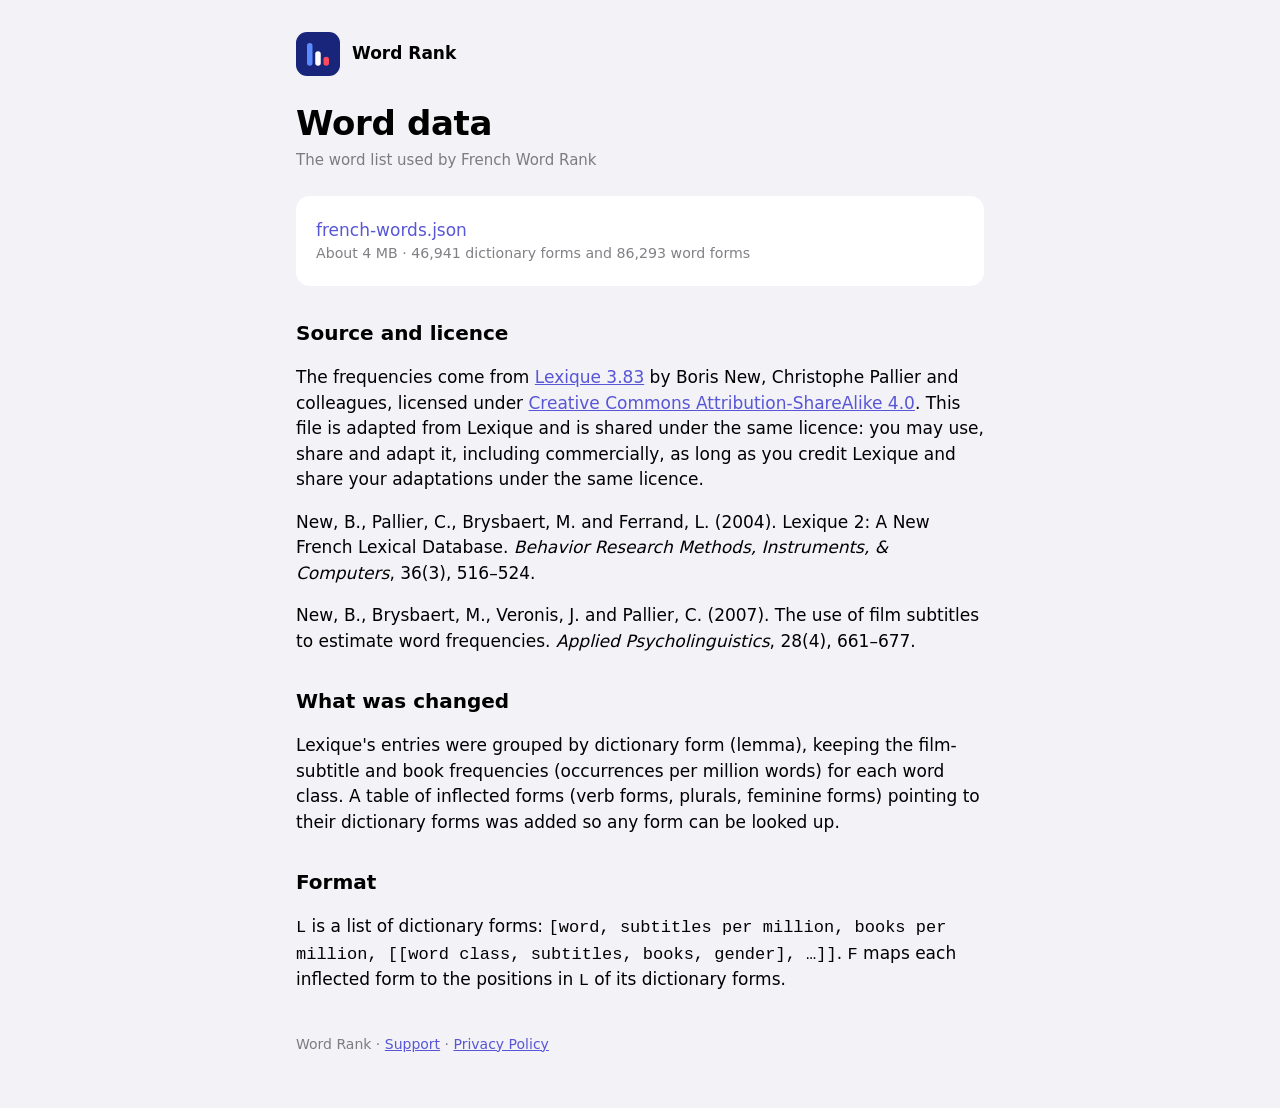
==== data/index.html @ 48e8b40c "Word Rank site: privacy policy, support page and open word data Co-Authored-By: Claude Opus 5.5 <nor" ====
<!doctype html>
<html lang="en">
<head>
  <meta charset="utf-8">
  <meta name="viewport" content="width=device-width, initial-scale=1">
  <title>Word data · Word Rank</title>
  <link rel="stylesheet" href="../style.css">
</head>
<body>
<main>
  <a class="brand" href="../">
    <svg viewBox="0 0 64 64" aria-hidden="true"><rect width="64" height="64" fill="#18257a"/><rect x="16" y="16" width="8" height="33" rx="4" fill="#5b8cff"/><rect x="28" y="28" width="8" height="21" rx="4" fill="#fff"/><rect x="40" y="36" width="8" height="13" rx="4" fill="#ff4a5f"/></svg>
    <span>Word Rank</span>
  </a>
  <h1>Word data</h1>
  <p class="meta">The word list used by French Word Rank</p>

  <div class="card">
    <ul class="links">
      <li><a href="french-words.json" download>french-words.json<small>About 4 MB · 46,941 dictionary forms and 86,293 word forms</small></a></li>
    </ul>
  </div>

  <h2>Source and licence</h2>
  <p>The frequencies come from <a href="http://www.lexique.org">Lexique 3.83</a> by Boris New, Christophe Pallier and colleagues, licensed under <a href="https://creativecommons.org/licenses/by-sa/4.0/">Creative Commons Attribution-ShareAlike 4.0</a>. This file is adapted from Lexique and is shared under the same licence: you may use, share and adapt it, including commercially, as long as you credit Lexique and share your adaptations under the same licence.</p>
  <p>New, B., Pallier, C., Brysbaert, M. and Ferrand, L. (2004). Lexique 2: A New French Lexical Database. <i>Behavior Research Methods, Instruments, &amp; Computers</i>, 36(3), 516–524.</p>
  <p>New, B., Brysbaert, M., Veronis, J. and Pallier, C. (2007). The use of film subtitles to estimate word frequencies. <i>Applied Psycholinguistics</i>, 28(4), 661–677.</p>

  <h2>What was changed</h2>
  <p>Lexique's entries were grouped by dictionary form (lemma), keeping the film-subtitle and book frequencies (occurrences per million words) for each word class. A table of inflected forms (verb forms, plurals, feminine forms) pointing to their dictionary forms was added so any form can be looked up.</p>

  <h2>Format</h2>
  <p><code>L</code> is a list of dictionary forms: <code>[word, subtitles per million, books per million, [[word class, subtitles, books, gender], …]]</code>. <code>F</code> maps each inflected form to the positions in <code>L</code> of its dictionary forms.</p>

  <footer>Word Rank · <a href="../support/">Support</a> · <a href="../privacy/">Privacy Policy</a></footer>
</main>
</body>
</html>
---- style.css ----
/* Shared look for the Word Rank pages: the iPhone's system font and colours, light and dark */
:root {
  --bg: #f2f2f7; --card: #ffffff; --label: #000000; --label-2: rgba(60, 60, 67, 0.65);
  --sep: rgba(60, 60, 67, 0.18); --accent: #5856d6; --navy: #18257a;
  color-scheme: light;
}
@media (prefers-color-scheme: dark) {
  :root {
    --bg: #000000; --card: #1c1c1e; --label: #ffffff; --label-2: rgba(235, 235, 245, 0.65);
    --sep: rgba(84, 84, 88, 0.6); --accent: #7d7aff;
    color-scheme: dark;
  }
}
* { box-sizing: border-box; }
html { -webkit-text-size-adjust: 100%; }
body {
  margin: 0; background: var(--bg); color: var(--label);
  font: 17px/1.5 -apple-system, BlinkMacSystemFont, "Segoe UI", system-ui, sans-serif;
  -webkit-font-smoothing: antialiased;
}
a { color: var(--accent); }
main { max-width: 720px; margin: 0 auto; padding: 32px 16px 56px; }
.brand { display: flex; align-items: center; gap: 12px; text-decoration: none; color: inherit; margin-bottom: 28px; }
.brand svg { width: 44px; height: 44px; border-radius: 11px; flex: none; }
.brand span { font-weight: 600; }
h1 { font-size: 34px; line-height: 1.15; margin: 0 0 6px; letter-spacing: -0.01em; }
h2 { font-size: 20px; margin: 32px 0 8px; }
.meta { color: var(--label-2); margin: 0 0 24px; font-size: 15px; }
p, li { color: var(--label); }
.card { background: var(--card); border-radius: 14px; padding: 4px 20px; margin: 12px 0; }
.card > :first-child { margin-top: 16px; }
.card > :last-child { margin-bottom: 16px; }
.links { list-style: none; padding: 0; margin: 0; }
.links li + li { border-top: 0.5px solid var(--sep); }
.links a { display: block; padding: 14px 0; text-decoration: none; font-weight: 500; }
.links small { display: block; color: var(--label-2); font-weight: 400; }
footer { color: var(--label-2); font-size: 14px; margin-top: 40px; }
.card > .links:first-child { margin-top: 4px; }
.card > .links:last-child { margin-bottom: 4px; }
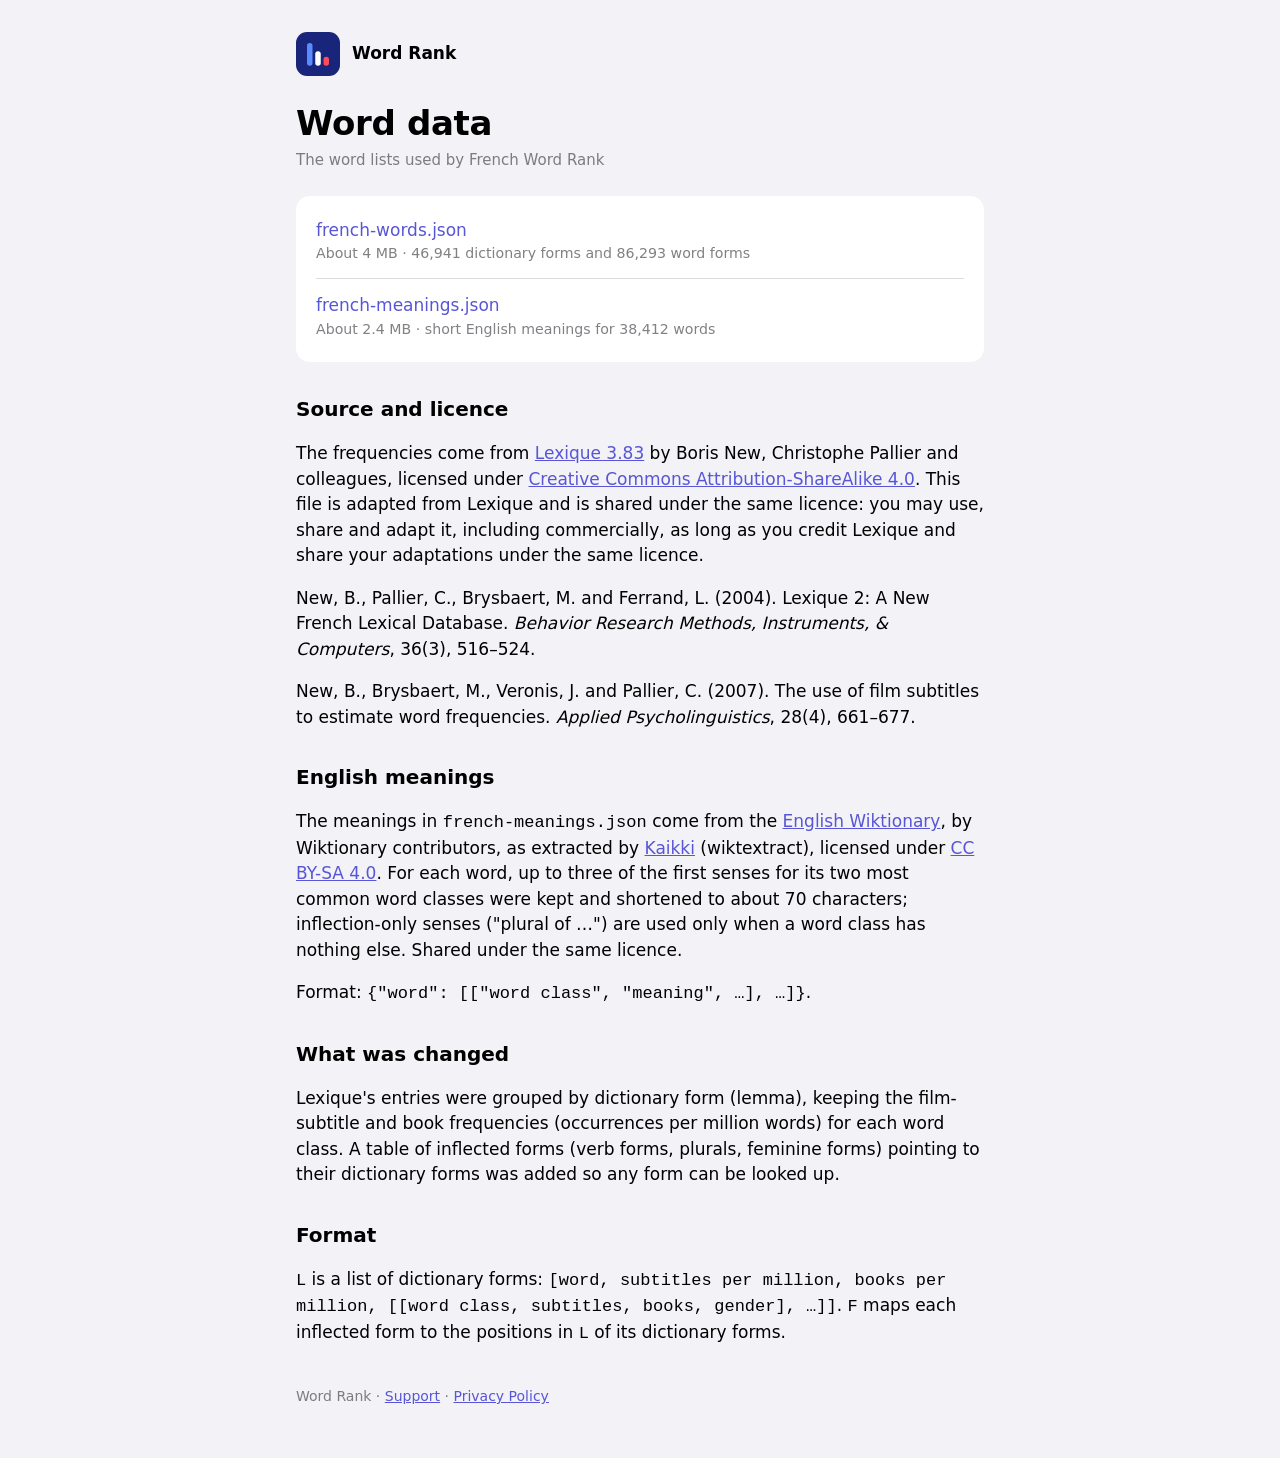
==== commit 0b630ce4: "Add the English meanings file (Wiktionary, CC BY-SA 4.0) Co-Authored-By: Claude Opus 5.5 <noreply@an" ====
--- a/data/index.html
+++ b/data/index.html
@@ -13,11 +13,12 @@
     <span>Word Rank</span>
   </a>
   <h1>Word data</h1>
-  <p class="meta">The word list used by French Word Rank</p>
+  <p class="meta">The word lists used by French Word Rank</p>
 
   <div class="card">
     <ul class="links">
       <li><a href="french-words.json" download>french-words.json<small>About 4 MB · 46,941 dictionary forms and 86,293 word forms</small></a></li>
+      <li><a href="french-meanings.json" download>french-meanings.json<small>About 2.4 MB · short English meanings for 38,412 words</small></a></li>
     </ul>
   </div>
 
@@ -25,6 +26,10 @@
   <p>The frequencies come from <a href="http://www.lexique.org">Lexique 3.83</a> by Boris New, Christophe Pallier and colleagues, licensed under <a href="https://creativecommons.org/licenses/by-sa/4.0/">Creative Commons Attribution-ShareAlike 4.0</a>. This file is adapted from Lexique and is shared under the same licence: you may use, share and adapt it, including commercially, as long as you credit Lexique and share your adaptations under the same licence.</p>
   <p>New, B., Pallier, C., Brysbaert, M. and Ferrand, L. (2004). Lexique 2: A New French Lexical Database. <i>Behavior Research Methods, Instruments, &amp; Computers</i>, 36(3), 516–524.</p>
   <p>New, B., Brysbaert, M., Veronis, J. and Pallier, C. (2007). The use of film subtitles to estimate word frequencies. <i>Applied Psycholinguistics</i>, 28(4), 661–677.</p>
+
+  <h2>English meanings</h2>
+  <p>The meanings in <code>french-meanings.json</code> come from the <a href="https://en.wiktionary.org">English Wiktionary</a>, by Wiktionary contributors, as extracted by <a href="https://kaikki.org">Kaikki</a> (wiktextract), licensed under <a href="https://creativecommons.org/licenses/by-sa/4.0/">CC BY-SA 4.0</a>. For each word, up to three of the first senses for its two most common word classes were kept and shortened to about 70 characters; inflection-only senses ("plural of …") are used only when a word class has nothing else. Shared under the same licence.</p>
+  <p>Format: <code>{"word": [["word class", "meaning", …], …]}</code>.</p>
 
   <h2>What was changed</h2>
   <p>Lexique's entries were grouped by dictionary form (lemma), keeping the film-subtitle and book frequencies (occurrences per million words) for each word class. A table of inflected forms (verb forms, plurals, feminine forms) pointing to their dictionary forms was added so any form can be looked up.</p>
